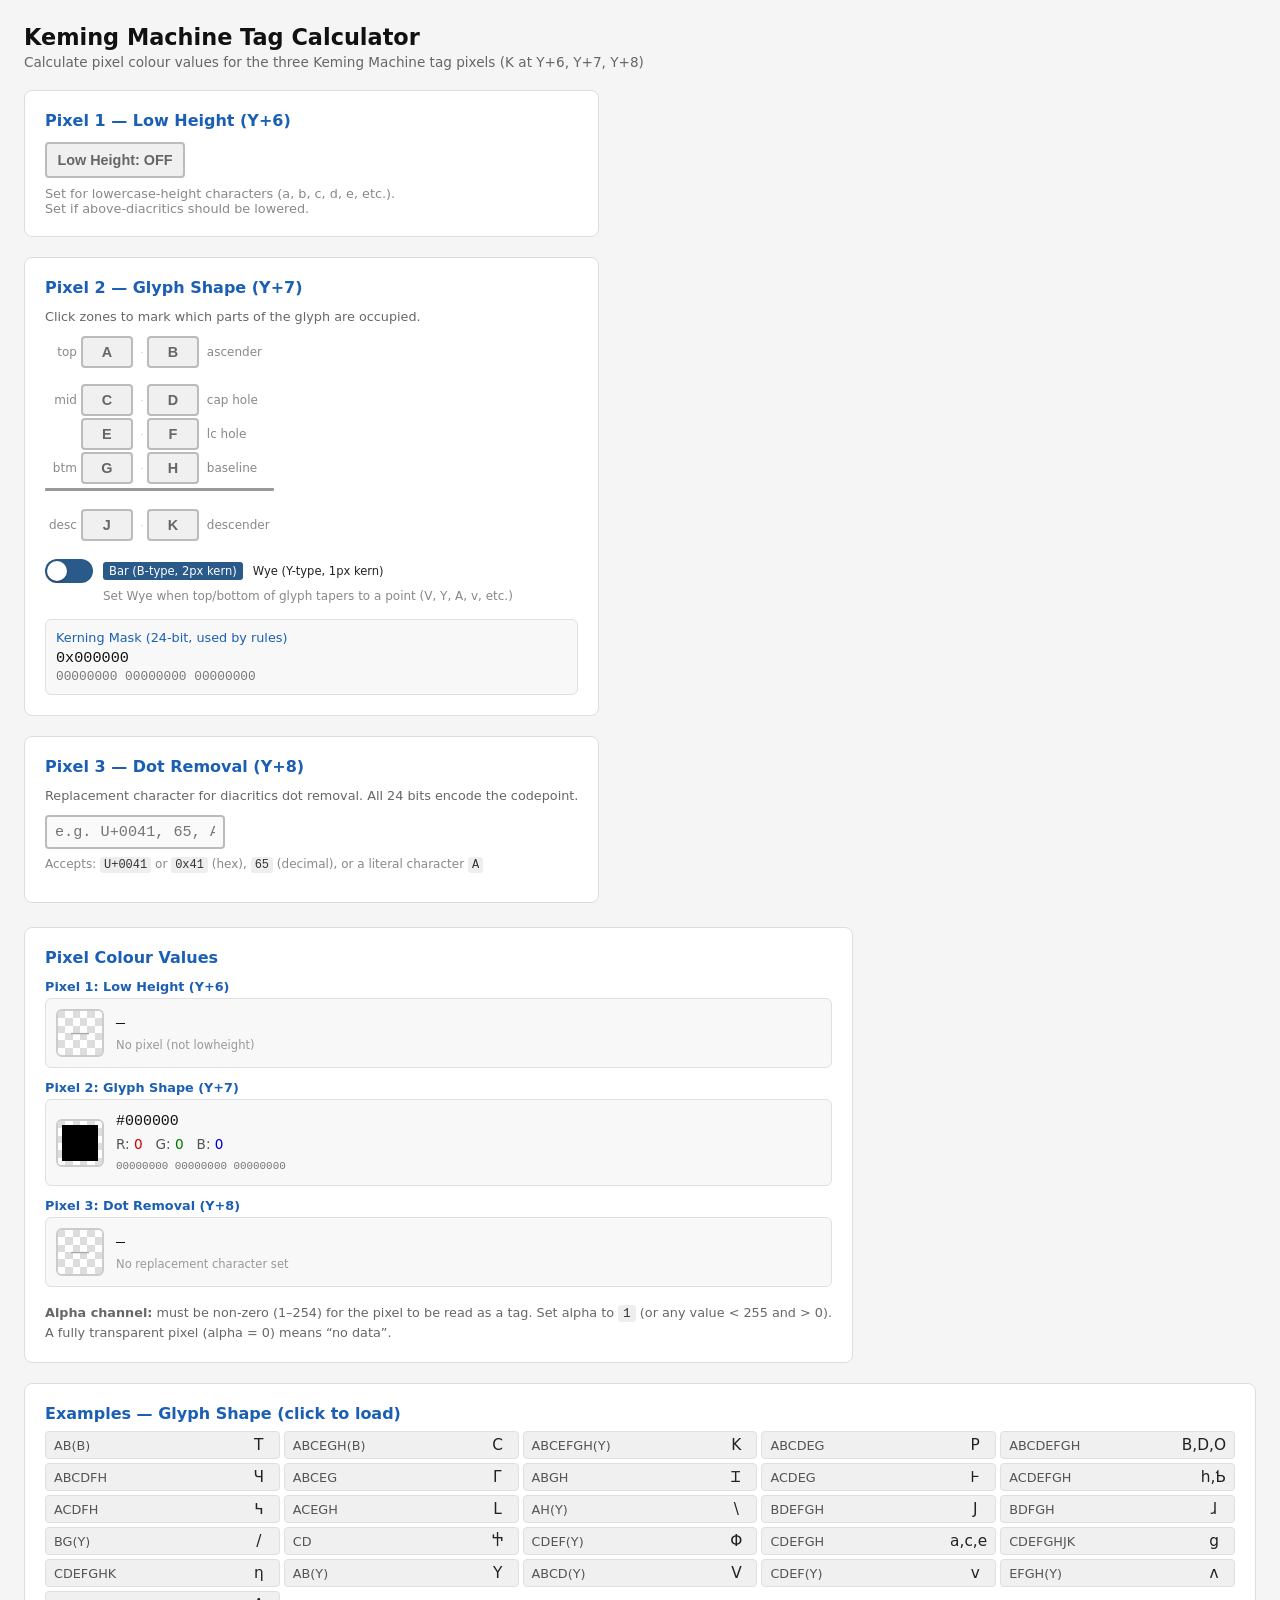
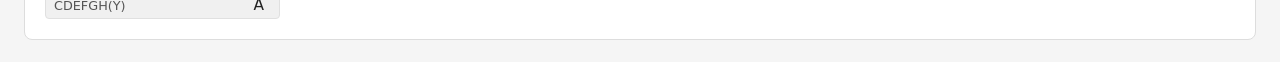
==== keming_calculator.html @ f2bc6192 "keming calculator" ====
<!DOCTYPE html>
<html lang="en">
<head>
<meta charset="UTF-8">
<title>Keming Machine Tag Calculator</title>
<style>
* { box-sizing: border-box; margin: 0; padding: 0; }
body { font-family: 'Segoe UI', system-ui, sans-serif; background: #f5f5f5; color: #222; padding: 24px; min-height: 100vh; }
h1 { font-size: 1.4em; margin-bottom: 4px; color: #111; }
.subtitle { color: #666; font-size: 0.85em; margin-bottom: 20px; }

.main { display: flex; gap: 24px; flex-wrap: wrap; align-items: flex-start; }
.panel { background: #fff; border-radius: 8px; padding: 20px; border: 1px solid #ddd; }
.panel h2 { font-size: 1em; margin-bottom: 12px; color: #1a5fb4; }
.col-left { display: flex; flex-direction: column; gap: 20px; }

/* Lowheight toggle */
.lowheight-section { min-width: 300px; }
.lowheight-row { display: flex; align-items: center; gap: 12px; }
.lowheight-btn {
    width: 140px; height: 36px; border: 2px solid #bbb; border-radius: 4px;
    background: #f0f0f0; color: #666; font-weight: bold; font-size: 0.9em;
    cursor: pointer; transition: all 0.15s; user-select: none;
}
.lowheight-btn:hover { border-color: #888; background: #e8e8e8; }
.lowheight-btn.active { background: #2a5a8a; border-color: #1a4a7a; color: #fff; }
.lowheight-hint { font-size: 0.8em; color: #888; margin-top: 8px; }

/* Shape grid */
.shape-section { min-width: 300px; }
.grid-wrapper { display: flex; gap: 20px; align-items: flex-start; }
.shape-grid { display: grid; grid-template-columns: auto 56px 10px 56px auto; grid-template-rows: repeat(9, auto); align-items: center; gap: 2px 0; }
.zone-btn {
    width: 52px; height: 32px; border: 2px solid #bbb; border-radius: 4px;
    background: #f0f0f0; color: #666; font-weight: bold; font-size: 0.9em;
    cursor: pointer; transition: all 0.15s; display: flex; align-items: center; justify-content: center;
    user-select: none;
}
.zone-btn:hover { border-color: #888; background: #e8e8e8; }
.zone-btn.active { background: #2a5a8a; border-color: #1a4a7a; color: #fff; }
.zone-btn.active.wye { background: #7b3f9e; border-color: #5a2d75; }
.grid-label { color: #888; font-size: 0.75em; text-align: center; padding: 0 4px; white-space: nowrap; }
.grid-label-left { text-align: right; }
.grid-label-right { text-align: left; }
.grid-sep { grid-column: 1 / -1; height: 3px; background: #999; margin: 2px 0; border-radius: 1px; }
.grid-dot { text-align: center; color: #ccc; font-size: 0.7em; }
.grid-spacer { height: 12px; }

/* Y toggle */
.y-toggle { margin-top: 16px; }
.y-toggle label { display: flex; align-items: center; gap: 10px; cursor: pointer; font-size: 0.9em; }
.y-toggle input { display: none; }
.toggle-track {
    width: 48px; height: 24px; background: #2a5a8a; border-radius: 12px;
    position: relative; transition: background 0.2s;
}
.toggle-track::after {
    content: ''; position: absolute; top: 2px; left: 2px;
    width: 20px; height: 20px; background: #fff; border-radius: 50%;
    transition: transform 0.2s; box-shadow: 0 1px 3px rgba(0,0,0,0.3);
}
.y-toggle input:checked + .toggle-track { background: #7b3f9e; }
.y-toggle input:checked + .toggle-track::after { transform: translateX(24px); }
.toggle-labels { display: flex; gap: 4px; font-size: 0.8em; }
.toggle-labels span { padding: 2px 6px; border-radius: 3px; }
.toggle-labels .active-label { background: #2a5a8a; color: #fff; }
.toggle-labels .active-label.wye { background: #7b3f9e; }

/* Codepoint input */
.cp-section { min-width: 300px; }
.cp-input-row { display: flex; gap: 8px; align-items: center; flex-wrap: wrap; }
.cp-input {
    width: 180px; height: 34px; border: 2px solid #bbb; border-radius: 4px;
    background: #fafafa; padding: 0 8px; font-family: 'Consolas', 'Fira Code', monospace;
    font-size: 0.95em; color: #222; outline: none;
}
.cp-input:focus { border-color: #1a5fb4; }
.cp-input.error { border-color: #c00; background: #fff0f0; }
.cp-formats { font-size: 0.75em; color: #888; margin-top: 6px; line-height: 1.5; }
.cp-formats code { background: #eee; padding: 1px 4px; border-radius: 3px; font-family: 'Consolas', monospace; color: #333; }
.cp-resolved { margin-top: 8px; font-size: 0.85em; color: #444; }
.cp-resolved .cp-char { font-size: 1.3em; }

/* Output */
.output-section { min-width: 280px; }
.pixel-row { display: flex; align-items: center; gap: 12px; margin-bottom: 12px; padding: 10px; background: #f8f8f8; border-radius: 6px; border: 1px solid #e0e0e0; }
.colour-swatch {
    width: 48px; height: 48px; border-radius: 6px; border: 2px solid #ccc;
    flex-shrink: 0; image-rendering: pixelated;
}
.pixel-info { font-size: 0.85em; line-height: 1.6; }
.pixel-info .hex { font-family: 'Consolas', 'Fira Code', monospace; font-size: 1.1em; color: #111; }
.pixel-info .channels { color: #555; }
.pixel-info .channel-r { color: #c00; }
.pixel-info .channel-g { color: #070; }
.pixel-info .channel-b { color: #00c; }
.pixel-label { font-size: 0.8em; color: #1a5fb4; margin-bottom: 4px; font-weight: 600; }
.pixel-inactive { font-size: 0.85em; color: #999; }
.bit-display { font-family: 'Consolas', 'Fira Code', monospace; font-size: 0.8em; color: #777; margin-top: 2px; }

/* Mask display */
.mask-section { margin-top: 16px; padding: 10px; background: #f8f8f8; border-radius: 6px; border: 1px solid #e0e0e0; }
.mask-section .label { font-size: 0.8em; color: #1a5fb4; margin-bottom: 4px; }
.mask-val { font-family: 'Consolas', 'Fira Code', monospace; font-size: 0.95em; color: #111; }

/* Examples */
.examples-section { margin-top: 20px; }
.examples-section h2 { font-size: 1em; margin-bottom: 8px; color: #1a5fb4; }
.example-grid { display: grid; grid-template-columns: repeat(auto-fill, minmax(200px, 1fr)); gap: 4px; }
.example-item {
    font-size: 0.8em; padding: 4px 8px; border-radius: 4px;
    background: #f0f0f0; cursor: pointer; transition: background 0.15s;
    display: flex; justify-content: space-between; align-items: center;
    border: 1px solid #e0e0e0;
}
.example-item:hover { background: #e0ecf8; border-color: #b0c8e8; }
.example-item .ex-code { color: #555; }
.example-item .ex-char { font-size: 1.2em; min-width: 24px; text-align: center; }

/* Notes */
.notes { margin-top: 20px; font-size: 0.8em; color: #666; line-height: 1.5; }
.notes code { background: #eee; padding: 1px 5px; border-radius: 3px; font-family: 'Consolas', monospace; color: #333; }
</style>
</head>
<body>

<h1>Keming Machine Tag Calculator</h1>
<p class="subtitle">Calculate pixel colour values for the three Keming Machine tag pixels (K at Y+6, Y+7, Y+8)</p>

<div class="main">
<div class="col-left">

<!-- Pixel 1: Lowheight -->
<div class="panel lowheight-section">
<h2>Pixel 1 &mdash; Low Height (Y+6)</h2>
<div class="lowheight-row">
    <button class="lowheight-btn" id="lowheightBtn" onclick="toggleLowheight()">Low Height: OFF</button>
</div>
<p class="lowheight-hint">
    Set for lowercase-height characters (a, b, c, d, e, etc.).<br>
    Set if above-diacritics should be lowered.
</p>
</div>

<!-- Pixel 2: Shape Grid -->
<div class="panel shape-section">
<h2>Pixel 2 &mdash; Glyph Shape (Y+7)</h2>
<p style="font-size:0.8em; color:#666; margin-bottom:12px;">Click zones to mark which parts of the glyph are occupied.</p>

<div class="grid-wrapper">
<div class="shape-grid" id="shapeGrid">
    <!-- Row: A B (top / ascenders) -->
    <span class="grid-label grid-label-left">top</span>
    <button class="zone-btn" data-zone="A" onclick="toggleZone(this)">A</button>
    <span class="grid-dot">&middot;</span>
    <button class="zone-btn" data-zone="B" onclick="toggleZone(this)">B</button>
    <span class="grid-label grid-label-right">ascender</span>

    <!-- Spacer row -->
    <span></span><span class="grid-spacer"></span><span></span><span class="grid-spacer"></span><span></span>

    <!-- Row: C D -->
    <span class="grid-label grid-label-left">mid</span>
    <button class="zone-btn" data-zone="C" onclick="toggleZone(this)">C</button>
    <span class="grid-dot">&middot;</span>
    <button class="zone-btn" data-zone="D" onclick="toggleZone(this)">D</button>
    <span class="grid-label grid-label-right">cap hole</span>

    <!-- Row: E F -->
    <span class="grid-label grid-label-left"></span>
    <button class="zone-btn" data-zone="E" onclick="toggleZone(this)">E</button>
    <span class="grid-dot">&middot;</span>
    <button class="zone-btn" data-zone="F" onclick="toggleZone(this)">F</button>
    <span class="grid-label grid-label-right">lc hole</span>

    <!-- Row: G H -->
    <span class="grid-label grid-label-left">btm</span>
    <button class="zone-btn" data-zone="G" onclick="toggleZone(this)">G</button>
    <span class="grid-dot">&middot;</span>
    <button class="zone-btn" data-zone="H" onclick="toggleZone(this)">H</button>
    <span class="grid-label grid-label-right">baseline</span>

    <!-- Baseline separator -->
    <div class="grid-sep"></div>

    <!-- Spacer row -->
    <span></span><span class="grid-spacer"></span><span></span><span class="grid-spacer"></span><span></span>

    <!-- Row: J K (below baseline) -->
    <span class="grid-label grid-label-left">desc</span>
    <button class="zone-btn" data-zone="J" onclick="toggleZone(this)">J</button>
    <span class="grid-dot">&middot;</span>
    <button class="zone-btn" data-zone="K" onclick="toggleZone(this)">K</button>
    <span class="grid-label grid-label-right">descender</span>
</div>
</div>

<!-- Y (Bar/Wye) toggle -->
<div class="y-toggle">
    <label>
        <input type="checkbox" id="yToggle" onchange="recalc()">
        <span class="toggle-track"></span>
        <span class="toggle-labels">
            <span id="barLabel" class="active-label">Bar (B-type, 2px kern)</span>
            <span id="wyeLabel">Wye (Y-type, 1px kern)</span>
        </span>
    </label>
    <p style="font-size:0.75em; color:#888; margin-top:6px; margin-left:58px;">
        Set Wye when top/bottom of glyph tapers to a point (V, Y, A, v, etc.)
    </p>
</div>

<!-- Kerning mask output -->
<div class="mask-section">
    <div class="label">Kerning Mask (24-bit, used by rules)</div>
    <div id="maskVal" class="mask-val">0x0000FF</div>
    <div id="maskBin" class="bit-display">00000000 00000000 11111111</div>
</div>
</div>

<!-- Pixel 3: Dot Removal -->
<div class="panel cp-section">
<h2>Pixel 3 &mdash; Dot Removal (Y+8)</h2>
<p style="font-size:0.8em; color:#666; margin-bottom:12px;">Replacement character for diacritics dot removal. All 24 bits encode the codepoint.</p>

<div class="cp-input-row">
    <input type="text" class="cp-input" id="cpInput" placeholder="e.g. U+0041, 65, A" oninput="updateCodepoint()">
</div>
<p class="cp-formats">
    Accepts: <code>U+0041</code> or <code>0x41</code> (hex), <code>65</code> (decimal), or a literal character <code>A</code>
</p>
<div class="cp-resolved" id="cpResolved"></div>
</div>

</div><!-- col-left -->

<!-- Output -->
<div class="panel output-section">
<h2>Pixel Colour Values</h2>

<div class="pixel-label">Pixel 1: Low Height (Y+6)</div>
<div class="pixel-row">
    <canvas id="swatch1" class="colour-swatch" width="48" height="48"></canvas>
    <div class="pixel-info">
        <div class="hex" id="hex1">&mdash;</div>
        <div id="p1desc" class="pixel-inactive">No pixel (not lowheight)</div>
    </div>
</div>

<div class="pixel-label" style="margin-top:12px;">Pixel 2: Glyph Shape (Y+7)</div>
<div class="pixel-row">
    <canvas id="swatch2" class="colour-swatch" width="48" height="48"></canvas>
    <div class="pixel-info">
        <div class="hex" id="hex2">#000000</div>
        <div class="channels">
            R: <span class="channel-r" id="r2">0</span> &nbsp;
            G: <span class="channel-g" id="g2">0</span> &nbsp;
            B: <span class="channel-b" id="b2">0</span>
        </div>
        <div class="bit-display" id="bits2">00000000 00000000 00000000</div>
    </div>
</div>

<div class="pixel-label" style="margin-top:12px;">Pixel 3: Dot Removal (Y+8)</div>
<div class="pixel-row">
    <canvas id="swatch3" class="colour-swatch" width="48" height="48"></canvas>
    <div class="pixel-info">
        <div class="hex" id="hex3">&mdash;</div>
        <div class="channels" id="p3channels" style="display:none">
            R: <span class="channel-r" id="r3">0</span> &nbsp;
            G: <span class="channel-g" id="g3">0</span> &nbsp;
            B: <span class="channel-b" id="b3">0</span>
        </div>
        <div id="p3desc" class="pixel-inactive">No replacement character set</div>
    </div>
</div>

<div class="notes" style="margin-top:16px;">
    <strong>Alpha channel:</strong> must be non-zero (1&ndash;254) for the pixel to be read as a tag.
    Set alpha to <code>1</code> (or any value &lt; 255 and &gt; 0).<br>
    A fully transparent pixel (alpha = 0) means &ldquo;no data&rdquo;.
</div>
</div>
</div>

<!-- Examples -->
<div class="panel examples-section" style="margin-top: 20px;">
<h2>Examples &mdash; Glyph Shape (click to load)</h2>
<div class="example-grid" id="exampleGrid"></div>
</div>

<script>
const ZONES = ['A','B','C','D','E','F','G','H','J','K'];
const state = { A:0, B:0, C:0, D:0, E:0, F:0, G:0, H:0, J:0, K:0 };
let isLowheight = false;

// Bit positions within kerning_mask (24-bit RGB):
// Blue byte: A=bit7, B=bit6, C=bit5, D=bit4, E=bit3, F=bit2, G=bit1, H=bit0
// Green byte: J=bit15(=green bit7), K=bit14(=green bit6)
// Red byte: Y=bit23(=red bit7) -- tracked separately as isKernYtype
const BIT_POS = { A:7, B:6, C:5, D:4, E:3, F:2, G:1, H:0, J:15, K:14 };

function toggleLowheight() {
    isLowheight = !isLowheight;
    const btn = document.getElementById('lowheightBtn');
    btn.classList.toggle('active', isLowheight);
    btn.textContent = isLowheight ? 'Lowheight: ON' : 'Lowheight: OFF';
    recalc();
}

function toggleZone(btn) {
    const zone = btn.dataset.zone;
    state[zone] = state[zone] ? 0 : 1;
    btn.classList.toggle('active', !!state[zone]);
    recalc();
}

function recalc() {
    const isWye = document.getElementById('yToggle').checked;

    // Update button styling for wye mode
    document.querySelectorAll('.zone-btn.active').forEach(btn => {
        btn.classList.toggle('wye', isWye);
    });

    // Update toggle labels
    const barLabel = document.getElementById('barLabel');
    const wyeLabel = document.getElementById('wyeLabel');
    barLabel.className = isWye ? '' : 'active-label';
    wyeLabel.className = isWye ? 'active-label wye' : '';

    // --- Pixel 1: Lowheight ---
    if (isLowheight) {
        // Any non-zero pixel; use white with alpha=1 for visibility in editors
        drawSwatchSolid('swatch1', 255, 255, 255);
        document.getElementById('hex1').textContent = '#FFFFFF';
        document.getElementById('p1desc').textContent = 'Any pixel with alpha > 0';
        document.getElementById('p1desc').className = 'channels';
    } else {
        drawSwatchEmpty('swatch1');
        document.getElementById('hex1').innerHTML = '&mdash;';
        document.getElementById('p1desc').textContent = 'No pixel (not lowheight)';
        document.getElementById('p1desc').className = 'pixel-inactive';
    }

    // --- Pixel 2: Shape Data ---
    // Red: Y bit in MSB (bit 7)
    const r = isWye ? 0x80 : 0x00;
    // Green: J in bit 7, K in bit 6
    const g = (state.J ? 0x80 : 0) | (state.K ? 0x40 : 0);
    // Blue: ABCDEFGH
    const b = (state.A ? 0x80 : 0) | (state.B ? 0x40 : 0) |
              (state.C ? 0x20 : 0) | (state.D ? 0x10 : 0) |
              (state.E ? 0x08 : 0) | (state.F ? 0x04 : 0) |
              (state.G ? 0x02 : 0) | (state.H ? 0x01 : 0);

    // Full 24-bit mask (same as what code extracts)
    const fullMask = (r << 16) | (g << 8) | b;

    document.getElementById('hex2').textContent = '#' + hex2(r) + hex2(g) + hex2(b);
    document.getElementById('r2').textContent = r;
    document.getElementById('g2').textContent = g;
    document.getElementById('b2').textContent = b;
    document.getElementById('bits2').textContent = bin8(r) + ' ' + bin8(g) + ' ' + bin8(b);

    document.getElementById('maskVal').textContent = '0x' + fullMask.toString(16).toUpperCase().padStart(6, '0');
    document.getElementById('maskBin').textContent = bin8((fullMask >> 16) & 0xFF) + ' ' + bin8((fullMask >> 8) & 0xFF) + ' ' + bin8(fullMask & 0xFF);

    drawSwatchSolid('swatch2', r, g, b);
}

function updateCodepoint() {
    const input = document.getElementById('cpInput');
    const raw = input.value.trim();

    if (raw === '') {
        input.classList.remove('error');
        drawSwatchEmpty('swatch3');
        document.getElementById('hex3').innerHTML = '&mdash;';
        document.getElementById('p3channels').style.display = 'none';
        document.getElementById('p3desc').textContent = 'No replacement character set';
        document.getElementById('p3desc').style.display = '';
        document.getElementById('cpResolved').textContent = '';
        return;
    }

    const cp = parseCodepoint(raw);

    if (cp === null || cp < 0 || cp > 0xFFFFFF) {
        input.classList.add('error');
        drawSwatchEmpty('swatch3');
        document.getElementById('hex3').innerHTML = '&mdash;';
        document.getElementById('p3channels').style.display = 'none';
        document.getElementById('p3desc').textContent = cp !== null ? 'Codepoint out of 24-bit range' : 'Invalid input';
        document.getElementById('p3desc').style.display = '';
        document.getElementById('cpResolved').textContent = '';
        return;
    }

    input.classList.remove('error');

    const r3 = (cp >> 16) & 0xFF;
    const g3 = (cp >> 8) & 0xFF;
    const b3 = cp & 0xFF;

    document.getElementById('hex3').textContent = '#' + hex2(r3) + hex2(g3) + hex2(b3);
    document.getElementById('r3').textContent = r3;
    document.getElementById('g3').textContent = g3;
    document.getElementById('b3').textContent = b3;
    document.getElementById('p3channels').style.display = '';
    document.getElementById('p3desc').style.display = 'none';

    drawSwatchSolid('swatch3', r3, g3, b3);

    // Show resolved character
    let charDisplay = '';
    try { charDisplay = String.fromCodePoint(cp); } catch(e) {}
    document.getElementById('cpResolved').innerHTML =
        'U+' + cp.toString(16).toUpperCase().padStart(4, '0') +
        ' (decimal ' + cp + ')' +
        (charDisplay ? ' &mdash; <span class="cp-char">' + escapeHtml(charDisplay) + '</span>' : '');
}

function parseCodepoint(s) {
    // U+XXXX or u+XXXX
    if (/^[Uu]\+([0-9A-Fa-f]+)$/.test(s)) {
        return parseInt(RegExp.$1, 16);
    }
    // 0xXXXX
    if (/^0[xX]([0-9A-Fa-f]+)$/.test(s)) {
        return parseInt(RegExp.$1, 16);
    }
    // Pure decimal number
    if (/^[0-9]+$/.test(s)) {
        return parseInt(s, 10);
    }
    // Literal character (single grapheme — could be a surrogate pair)
    const codepoints = [...s];
    if (codepoints.length === 1) {
        return codepoints[0].codePointAt(0);
    }
    return null;
}

function escapeHtml(s) {
    const d = document.createElement('span');
    d.textContent = s;
    return d.innerHTML;
}

function drawSwatchSolid(id, r, g, b) {
    const canvas = document.getElementById(id);
    const ctx = canvas.getContext('2d');
    // Chequerboard background
    ctx.fillStyle = '#ddd';
    ctx.fillRect(0, 0, 48, 48);
    ctx.fillStyle = '#fff';
    for (let y = 0; y < 48; y += 8) {
        for (let x = (y % 16 === 0) ? 8 : 0; x < 48; x += 16) {
            ctx.fillRect(x, y, 8, 8);
        }
    }
    // Colour
    ctx.fillStyle = `rgb(${r},${g},${b})`;
    ctx.fillRect(4, 4, 40, 40);
}

function drawSwatchEmpty(id) {
    const canvas = document.getElementById(id);
    const ctx = canvas.getContext('2d');
    ctx.fillStyle = '#ddd';
    ctx.fillRect(0, 0, 48, 48);
    ctx.fillStyle = '#fff';
    for (let y = 0; y < 48; y += 8) {
        for (let x = (y % 16 === 0) ? 8 : 0; x < 48; x += 16) {
            ctx.fillRect(x, y, 8, 8);
        }
    }
    // Dash to indicate empty
    ctx.fillStyle = '#aaa';
    ctx.font = '20px sans-serif';
    ctx.textAlign = 'center';
    ctx.textBaseline = 'middle';
    ctx.fillText('\u2014', 24, 24);
}

function hex2(v) { return v.toString(16).toUpperCase().padStart(2, '0'); }
function bin8(v) { return v.toString(2).padStart(8, '0'); }

// Load a preset (shape grid only)
function loadPreset(zones, wye) {
    for (const z of ZONES) state[z] = 0;
    for (const z of zones) state[z] = 1;
    document.getElementById('yToggle').checked = wye;
    document.querySelectorAll('.zone-btn').forEach(btn => {
        btn.classList.toggle('active', !!state[btn.dataset.zone]);
    });
    recalc();
}

// Examples from keming_machine.txt
const EXAMPLES = [
    { zones: 'AB',        wye: false, chars: 'T',          desc: 'AB(B)' },
    { zones: 'ABCEGH',    wye: false, chars: 'C',          desc: 'ABCEGH(B)' },
    { zones: 'ABCEFGH',   wye: true,  chars: 'K',          desc: 'ABCEFGH(Y)' },
    { zones: 'ABCDEG',    wye: false, chars: 'P',     desc: 'ABCDEG' },
    { zones: 'ABCDEFGH',  wye: false, chars: 'B,D,O',     desc: 'ABCDEFGH' },
    { zones: 'ABCDFH',    wye: false, chars: '\u0427',     desc: 'ABCDFH' },
    { zones: 'ABCEG',     wye: false, chars: '\u0413',     desc: 'ABCEG' },
    { zones: 'ABGH',      wye: false, chars: '\u13C6',     desc: 'ABGH' },
    { zones: 'ACDEG',     wye: false, chars: '\u13B0',     desc: 'ACDEG' },
    { zones: 'ACDEFGH',   wye: false, chars: 'h,\u0184',  desc: 'ACDEFGH' },
    { zones: 'ACDFH',     wye: false, chars: '\u07C6',     desc: 'ACDFH' },
    { zones: 'ACEGH',     wye: false, chars: 'L',          desc: 'ACEGH' },
    { zones: 'AH',        wye: true,  chars: '\\',         desc: 'AH(Y)' },
    { zones: 'BDEFGH',    wye: false, chars: 'J',          desc: 'BDEFGH' },
    { zones: 'BDFGH',     wye: false, chars: '\u027A',     desc: 'BDFGH' },
    { zones: 'BG',        wye: true,  chars: '/',          desc: 'BG(Y)' },
    { zones: 'CD',        wye: false, chars: '\u10B5',     desc: 'CD' },
    { zones: 'CDEF',      wye: true,  chars: '\u03A6',     desc: 'CDEF(Y)' },
    { zones: 'CDEFGH',    wye: false, chars: 'a,c,e',     desc: 'CDEFGH' },
    { zones: 'CDEFGHJK',  wye: false, chars: 'g',          desc: 'CDEFGHJK' },
    { zones: 'CDEFGHK',   wye: false, chars: '\u019E',     desc: 'CDEFGHK' },
    { zones: 'AB',        wye: true,  chars: 'Y',          desc: 'AB(Y)' },
    { zones: 'ABCD',      wye: true,  chars: 'V',          desc: 'ABCD(Y)' },
    { zones: 'CDEF',      wye: true,  chars: 'v',          desc: 'CDEF(Y)' },
    { zones: 'EFGH',      wye: true,  chars: '\u028C',     desc: 'EFGH(Y)' },
    { zones: 'CDEFGH',    wye: true,  chars: 'A',          desc: 'CDEFGH(Y)' },
];

function buildExamples() {
    const grid = document.getElementById('exampleGrid');
    for (const ex of EXAMPLES) {
        const div = document.createElement('div');
        div.className = 'example-item';
        div.innerHTML = `<span class="ex-code">${ex.desc}</span> <span class="ex-char">${ex.chars}</span>`;
        div.onclick = () => loadPreset(ex.zones.split(''), ex.wye);
        grid.appendChild(div);
    }
}

// Init
buildExamples();
drawSwatchEmpty('swatch1');
drawSwatchEmpty('swatch3');
recalc();
</script>

</body>
</html>
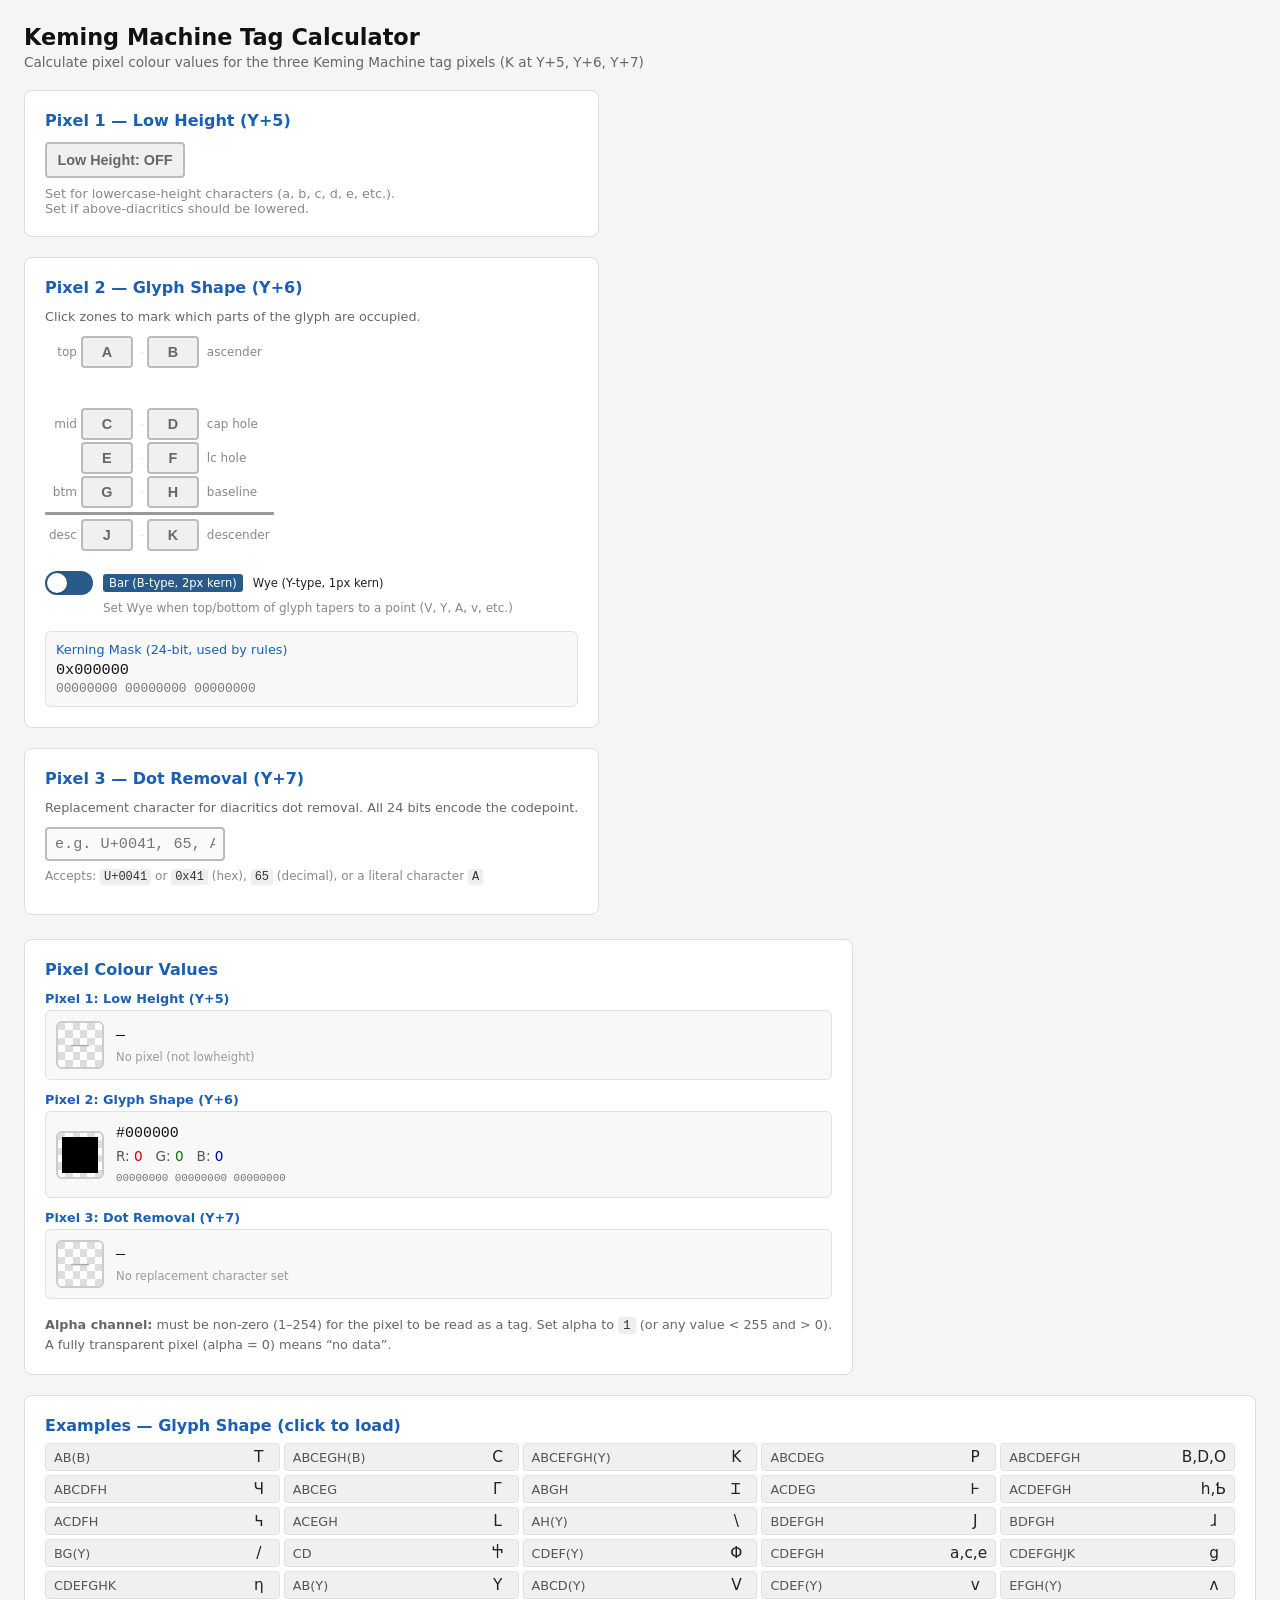
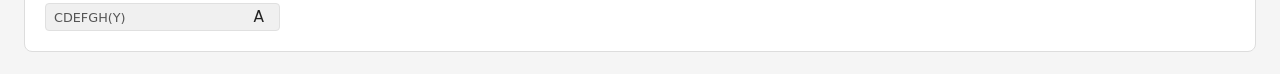
==== commit bc827be4: "minor changes" ====
--- a/keming_calculator.html
+++ b/keming_calculator.html
@@ -44,7 +44,7 @@
 .grid-label-right { text-align: left; }
 .grid-sep { grid-column: 1 / -1; height: 3px; background: #999; margin: 2px 0; border-radius: 1px; }
 .grid-dot { text-align: center; color: #ccc; font-size: 0.7em; }
-.grid-spacer { height: 12px; }
+.grid-spacer { height: 36px; }
 
 /* Y toggle */
 .y-toggle { margin-top: 16px; }
@@ -125,14 +125,14 @@
 <body>
 
 <h1>Keming Machine Tag Calculator</h1>
-<p class="subtitle">Calculate pixel colour values for the three Keming Machine tag pixels (K at Y+6, Y+7, Y+8)</p>
+<p class="subtitle">Calculate pixel colour values for the three Keming Machine tag pixels (K at Y+5, Y+6, Y+7)</p>
 
 <div class="main">
 <div class="col-left">
 
 <!-- Pixel 1: Lowheight -->
 <div class="panel lowheight-section">
-<h2>Pixel 1 &mdash; Low Height (Y+6)</h2>
+<h2>Pixel 1 &mdash; Low Height (Y+5)</h2>
 <div class="lowheight-row">
     <button class="lowheight-btn" id="lowheightBtn" onclick="toggleLowheight()">Low Height: OFF</button>
 </div>
@@ -144,7 +144,7 @@
 
 <!-- Pixel 2: Shape Grid -->
 <div class="panel shape-section">
-<h2>Pixel 2 &mdash; Glyph Shape (Y+7)</h2>
+<h2>Pixel 2 &mdash; Glyph Shape (Y+6)</h2>
 <p style="font-size:0.8em; color:#666; margin-bottom:12px;">Click zones to mark which parts of the glyph are occupied.</p>
 
 <div class="grid-wrapper">
@@ -182,9 +182,6 @@
 
     <!-- Baseline separator -->
     <div class="grid-sep"></div>
-
-    <!-- Spacer row -->
-    <span></span><span class="grid-spacer"></span><span></span><span class="grid-spacer"></span><span></span>
 
     <!-- Row: J K (below baseline) -->
     <span class="grid-label grid-label-left">desc</span>
@@ -220,7 +217,7 @@
 
 <!-- Pixel 3: Dot Removal -->
 <div class="panel cp-section">
-<h2>Pixel 3 &mdash; Dot Removal (Y+8)</h2>
+<h2>Pixel 3 &mdash; Dot Removal (Y+7)</h2>
 <p style="font-size:0.8em; color:#666; margin-bottom:12px;">Replacement character for diacritics dot removal. All 24 bits encode the codepoint.</p>
 
 <div class="cp-input-row">
@@ -238,7 +235,7 @@
 <div class="panel output-section">
 <h2>Pixel Colour Values</h2>
 
-<div class="pixel-label">Pixel 1: Low Height (Y+6)</div>
+<div class="pixel-label">Pixel 1: Low Height (Y+5)</div>
 <div class="pixel-row">
     <canvas id="swatch1" class="colour-swatch" width="48" height="48"></canvas>
     <div class="pixel-info">
@@ -247,7 +244,7 @@
     </div>
 </div>
 
-<div class="pixel-label" style="margin-top:12px;">Pixel 2: Glyph Shape (Y+7)</div>
+<div class="pixel-label" style="margin-top:12px;">Pixel 2: Glyph Shape (Y+6)</div>
 <div class="pixel-row">
     <canvas id="swatch2" class="colour-swatch" width="48" height="48"></canvas>
     <div class="pixel-info">
@@ -261,7 +258,7 @@
     </div>
 </div>
 
-<div class="pixel-label" style="margin-top:12px;">Pixel 3: Dot Removal (Y+8)</div>
+<div class="pixel-label" style="margin-top:12px;">Pixel 3: Dot Removal (Y+7)</div>
 <div class="pixel-row">
     <canvas id="swatch3" class="colour-swatch" width="48" height="48"></canvas>
     <div class="pixel-info">
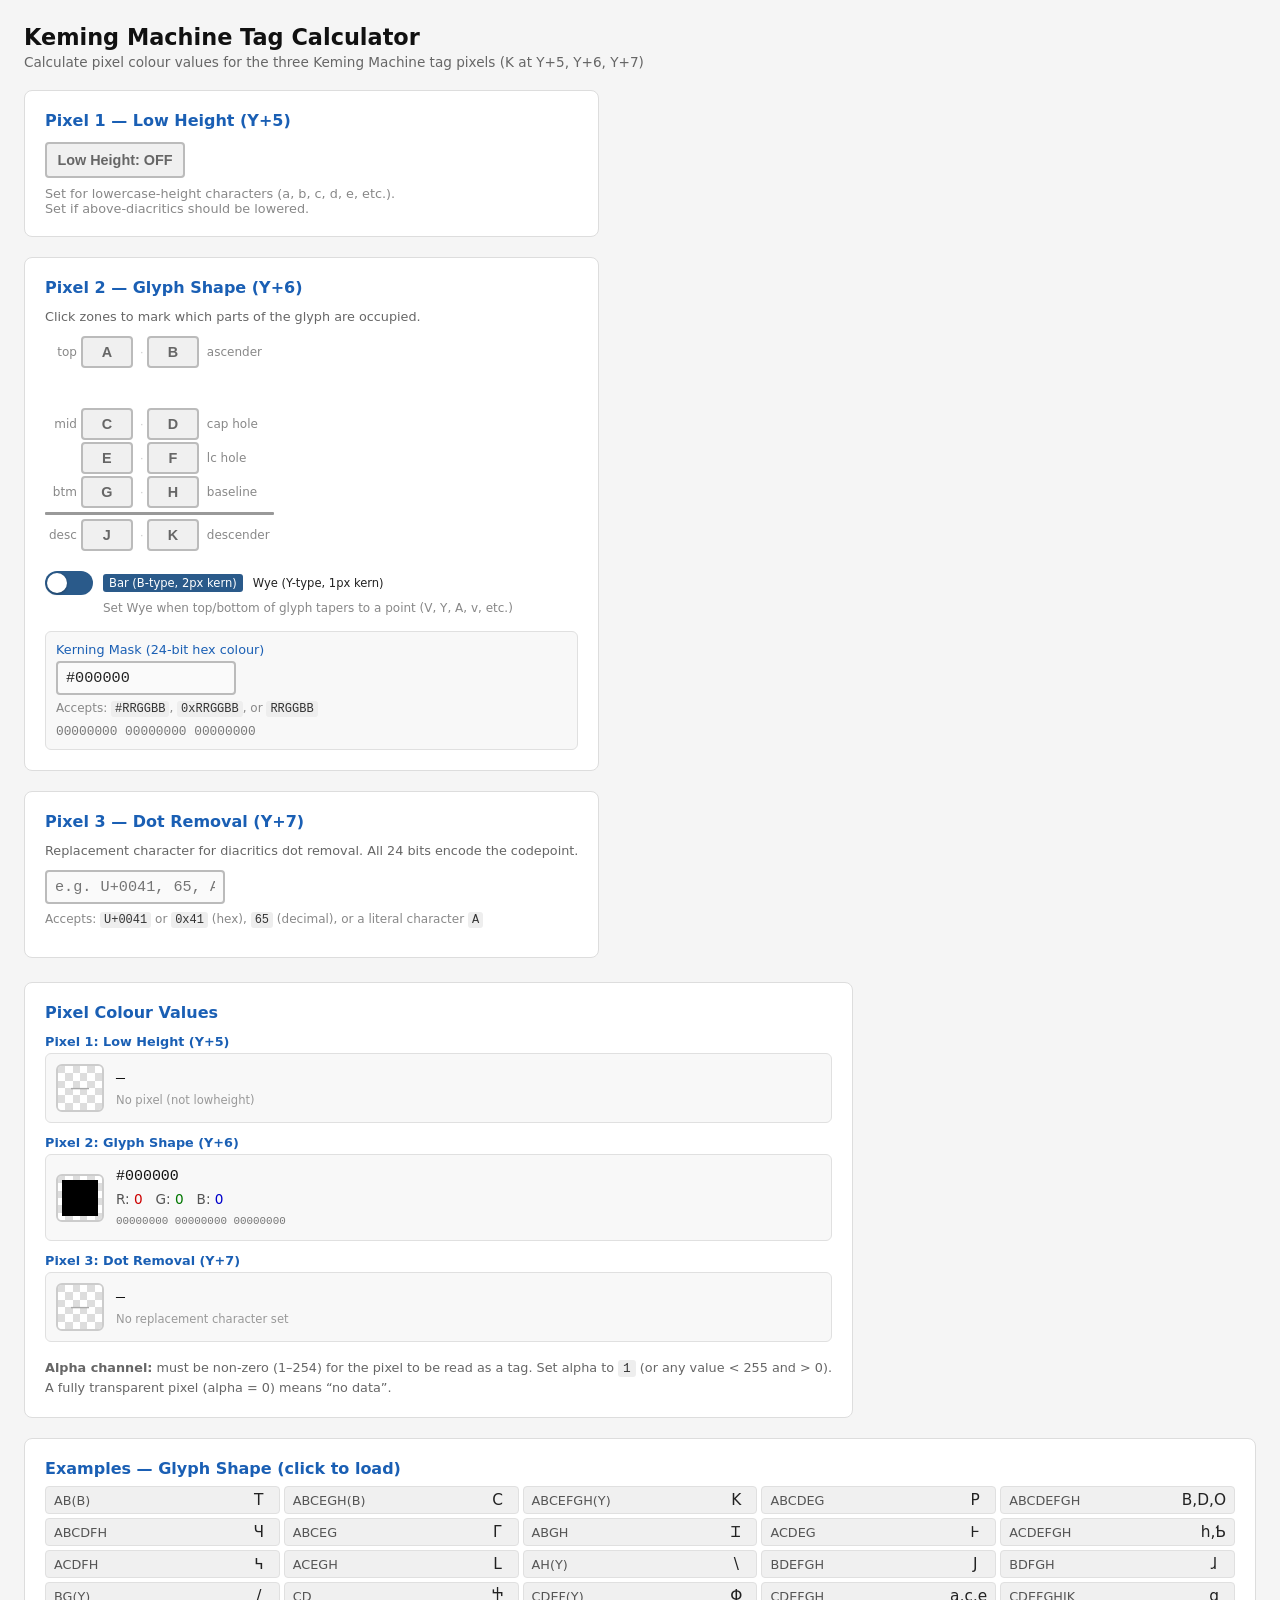
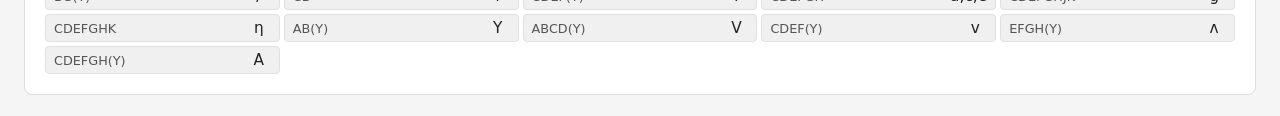
==== commit 71ea63b4: "calculators update" ====
--- a/keming_calculator.html
+++ b/keming_calculator.html
@@ -98,10 +98,10 @@
 .pixel-inactive { font-size: 0.85em; color: #999; }
 .bit-display { font-family: 'Consolas', 'Fira Code', monospace; font-size: 0.8em; color: #777; margin-top: 2px; }
 
-/* Mask display */
+/* Mask input/display */
 .mask-section { margin-top: 16px; padding: 10px; background: #f8f8f8; border-radius: 6px; border: 1px solid #e0e0e0; }
 .mask-section .label { font-size: 0.8em; color: #1a5fb4; margin-bottom: 4px; }
-.mask-val { font-family: 'Consolas', 'Fira Code', monospace; font-size: 0.95em; color: #111; }
+.mask-input-row { display: flex; gap: 8px; align-items: center; }
 
 /* Examples */
 .examples-section { margin-top: 20px; }
@@ -207,11 +207,16 @@
     </p>
 </div>
 
-<!-- Kerning mask output -->
+<!-- Kerning mask input/output -->
 <div class="mask-section">
-    <div class="label">Kerning Mask (24-bit, used by rules)</div>
-    <div id="maskVal" class="mask-val">0x0000FF</div>
-    <div id="maskBin" class="bit-display">00000000 00000000 11111111</div>
+    <div class="label">Kerning Mask (24-bit hex colour)</div>
+    <div class="mask-input-row">
+        <input type="text" class="cp-input" id="maskInput" placeholder="e.g. #800AFF, 0x800AFF" oninput="updateFromMask()" value="">
+    </div>
+    <p class="cp-formats" style="margin-top:4px;">
+        Accepts: <code>#RRGGBB</code>, <code>0xRRGGBB</code>, or <code>RRGGBB</code>
+    </p>
+    <div id="maskBin" class="bit-display" style="margin-top:6px;">00000000 00000000 00000000</div>
 </div>
 </div>
 
@@ -290,6 +295,7 @@
 const ZONES = ['A','B','C','D','E','F','G','H','J','K'];
 const state = { A:0, B:0, C:0, D:0, E:0, F:0, G:0, H:0, J:0, K:0 };
 let isLowheight = false;
+let maskInputActive = false; // prevent recalc from overwriting mask input while user types
 
 // Bit positions within kerning_mask (24-bit RGB):
 // Blue byte: A=bit7, B=bit6, C=bit5, D=bit4, E=bit3, F=bit2, G=bit1, H=bit0
@@ -360,10 +366,69 @@
     document.getElementById('b2').textContent = b;
     document.getElementById('bits2').textContent = bin8(r) + ' ' + bin8(g) + ' ' + bin8(b);
 
-    document.getElementById('maskVal').textContent = '0x' + fullMask.toString(16).toUpperCase().padStart(6, '0');
+    // Update mask input only if the change didn't come from the mask input itself
+    if (!maskInputActive) {
+        document.getElementById('maskInput').value = '#' + hex2(r) + hex2(g) + hex2(b);
+        document.getElementById('maskInput').classList.remove('error');
+    }
     document.getElementById('maskBin').textContent = bin8((fullMask >> 16) & 0xFF) + ' ' + bin8((fullMask >> 8) & 0xFF) + ' ' + bin8(fullMask & 0xFF);
 
     drawSwatchSolid('swatch2', r, g, b);
+}
+
+function updateFromMask() {
+    const input = document.getElementById('maskInput');
+    const raw = input.value.trim();
+
+    if (raw === '') {
+        input.classList.remove('error');
+        return;
+    }
+
+    // Parse hex colour: #RRGGBB, 0xRRGGBB, or RRGGBB
+    let hex = null;
+    if (/^#([0-9A-Fa-f]{6})$/.test(raw)) {
+        hex = parseInt(RegExp.$1, 16);
+    } else if (/^0[xX]([0-9A-Fa-f]{6})$/.test(raw)) {
+        hex = parseInt(RegExp.$1, 16);
+    } else if (/^([0-9A-Fa-f]{6})$/.test(raw)) {
+        hex = parseInt(RegExp.$1, 16);
+    }
+
+    if (hex === null) {
+        input.classList.add('error');
+        return;
+    }
+    input.classList.remove('error');
+
+    const r = (hex >> 16) & 0xFF;
+    const g = (hex >> 8) & 0xFF;
+    const b = hex & 0xFF;
+
+    // Reverse-map to zone states
+    state.A = (b & 0x80) ? 1 : 0;
+    state.B = (b & 0x40) ? 1 : 0;
+    state.C = (b & 0x20) ? 1 : 0;
+    state.D = (b & 0x10) ? 1 : 0;
+    state.E = (b & 0x08) ? 1 : 0;
+    state.F = (b & 0x04) ? 1 : 0;
+    state.G = (b & 0x02) ? 1 : 0;
+    state.H = (b & 0x01) ? 1 : 0;
+    state.J = (g & 0x80) ? 1 : 0;
+    state.K = (g & 0x40) ? 1 : 0;
+
+    // Reverse-map Y toggle
+    document.getElementById('yToggle').checked = !!(r & 0x80);
+
+    // Update all zone buttons
+    document.querySelectorAll('.zone-btn').forEach(btn => {
+        btn.classList.toggle('active', !!state[btn.dataset.zone]);
+    });
+
+    // Recalc without overwriting the mask input
+    maskInputActive = true;
+    recalc();
+    maskInputActive = false;
 }
 
 function updateCodepoint() {
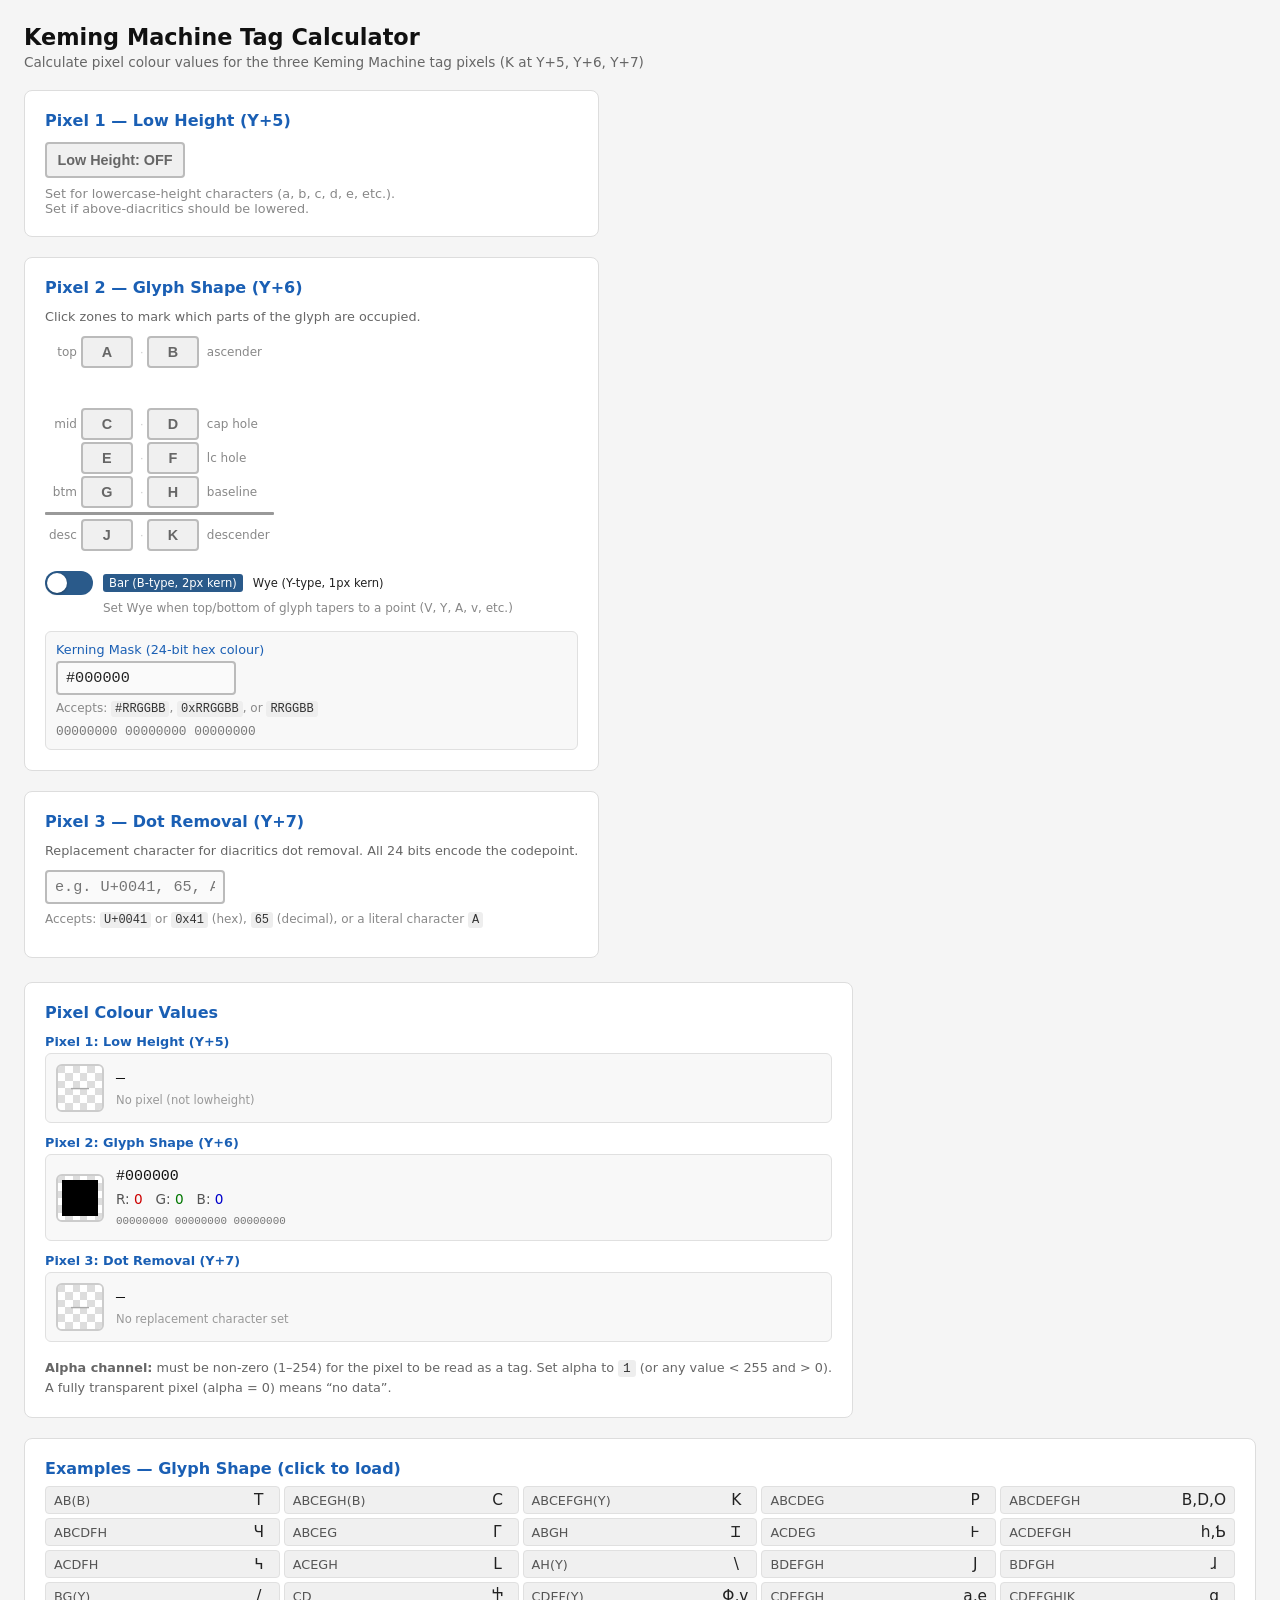
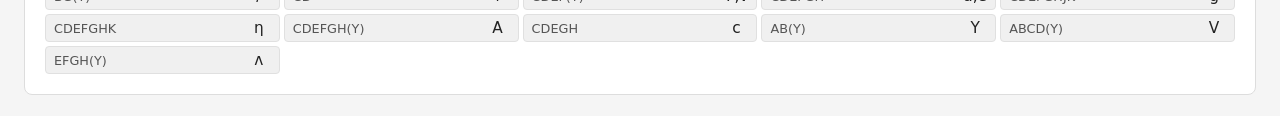
==== commit 1c7471cc: "added missing glyphs in Greek and Coptic block" ====
--- a/keming_calculator.html
+++ b/keming_calculator.html
@@ -579,15 +579,15 @@
     { zones: 'BDFGH',     wye: false, chars: '\u027A',     desc: 'BDFGH' },
     { zones: 'BG',        wye: true,  chars: '/',          desc: 'BG(Y)' },
     { zones: 'CD',        wye: false, chars: '\u10B5',     desc: 'CD' },
-    { zones: 'CDEF',      wye: true,  chars: '\u03A6',     desc: 'CDEF(Y)' },
-    { zones: 'CDEFGH',    wye: false, chars: 'a,c,e',     desc: 'CDEFGH' },
+    { zones: 'CDEF',      wye: true,  chars: '\u03A6,v',     desc: 'CDEF(Y)' },
+    { zones: 'CDEFGH',    wye: false, chars: 'a,e',     desc: 'CDEFGH' },
     { zones: 'CDEFGHJK',  wye: false, chars: 'g',          desc: 'CDEFGHJK' },
     { zones: 'CDEFGHK',   wye: false, chars: '\u019E',     desc: 'CDEFGHK' },
+    { zones: 'CDEFGH',    wye: true,  chars: 'A',          desc: 'CDEFGH(Y)' },
+    { zones: 'CDEGH',     wye: false,  chars: 'c',          desc: 'CDEGH' },
     { zones: 'AB',        wye: true,  chars: 'Y',          desc: 'AB(Y)' },
     { zones: 'ABCD',      wye: true,  chars: 'V',          desc: 'ABCD(Y)' },
-    { zones: 'CDEF',      wye: true,  chars: 'v',          desc: 'CDEF(Y)' },
     { zones: 'EFGH',      wye: true,  chars: '\u028C',     desc: 'EFGH(Y)' },
-    { zones: 'CDEFGH',    wye: true,  chars: 'A',          desc: 'CDEFGH(Y)' },
 ];
 
 function buildExamples() {
